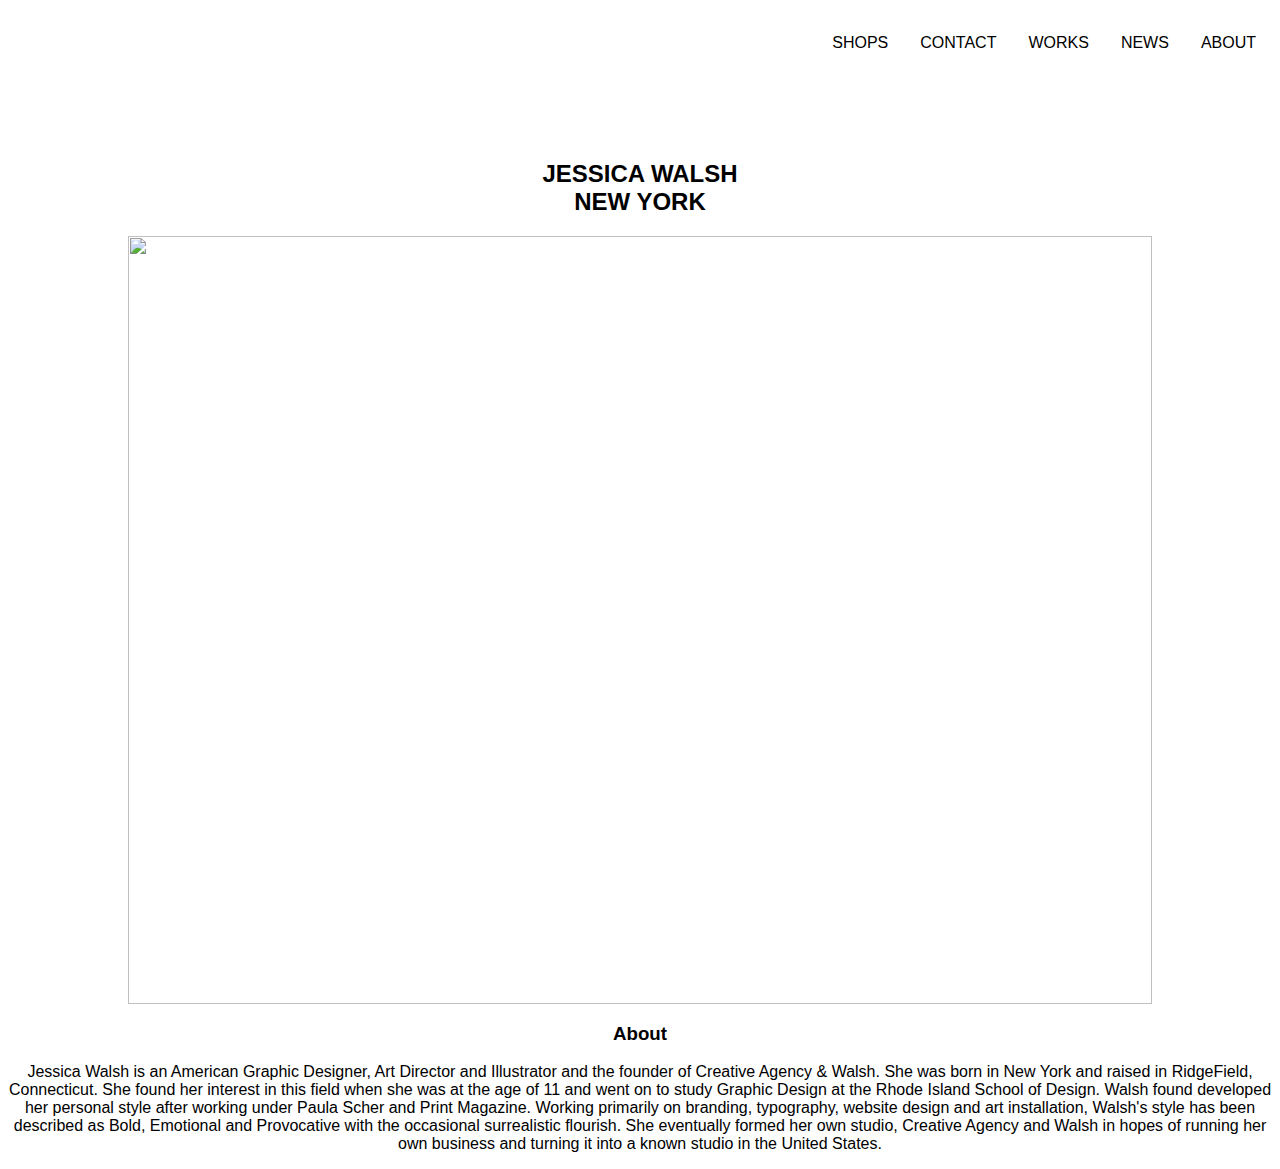
==== about.html @ d3821dee "🌸💼 Updated with Glitch" ====
<!DOCTYPE html>
<!DOCTYPE html>
<html>
  <head> 
  <script src="/script.js" defer></script>
   
  </head>
  <body>
 
   <p>
    <ul>
      <li><a href="about.html" class="active">ABOUT</a></li>
      <li><a href="news.html">NEWS</a></li>
      <li><a href="index.html">WORKS</a></li>
      <li><a href="contact.html">CONTACT</a></li>
      <li><a href="shop.html"> SHOPS</a></li>
    </ul>
    </p>

  <div class="a">
<h2>
  <br><br><br><br><br><strong>JESSICA WALSH</strong> <br> NEW YORK </h2>
  </div>
 
<img src="https://cdn.glitch.com/9c1fde94-b955-4a68-bead-1fa237dd1f5c%2Fabout%20banner%202.png?v=1606632144623" width="1024" height="768">

  <div class="a"> 
<h3>
  About
  </h3>
  </div>
  
  <div class="a">
    <p>
   Jessica Walsh is an American Graphic Designer, Art Director and
      Illustrator and the founder of Creative Agency & Walsh. She was born in
      New York and raised in RidgeField, Connecticut. She found her interest in
      this field when she was at the age of 11 and went on to study Graphic
      Design at the Rhode Island School of Design. Walsh found developed her
      personal style after working under Paula Scher and Print Magazine. Working
      primarily on branding, typography, website design and art installation,
      Walsh's style has been described as Bold, Emotional and Provocative with
      the occasional surrealistic flourish. She eventually formed her own
      studio, Creative Agency and Walsh in hopes of running her own business and
      turning it into a known studio in the United States. 
  </p>
  </div>
  
  
 
  </body>
</html>
<link rel="stylesheet" href="/style.css" />
---- style.css ----
/* CSS files add styling rules to your content */

body {
    font-family: 'Raleway', sans-serif;

    background-color: white;
}


h1 {
  font-style: normal;
  color: black;
}

* {
  box-sizing: border-box;
}

.box {
  float: left;
  width: 33.33%;
  padding: 50px;
  height: 300px
}

.clearfix::after {
  content: "";
  clear: both;
  display: table;
}


.redbox {
  background-color: red;
  padding: 50px; 
}
.greenbox {
  background-color: green; 
}
.bluebox {
  background-color: blue;
}
.yellowbox {
  background-color: yellow;
  border: 3px solid black;
}
.purplebox {font-family: monospace;
  background-color: purple;
  
}
.pinkbox {
  background-color: pink;
  border: 3px solid red;
}

.blackbox {
  background-color: black;
  border: 3px solid white;
}

.whitebox {
  background-color: white;
  border: none;
}
.threecol {
  width: 33.33%
}
.twocol {
  width: 50%
}
.onecol {
  width: 100%
}

a { 
  text-decoration: none; 
    color: blue;
}

a:hover {
  color:red;
}

.center {
  text-align: center;
}

.center2 {
      text-align: center;
    }

ul {
      list-style-type: none;
      margin: 0;
      padding: 0;
      overflow: show;
      background-color: #333;
    }

    li {
      float: right;
    }

    li a {
      display: inline-block;
      color: black;
      text-align: center;
      padding: 14px 16px;
      text-decoration: none;
      font-family: "Heebo", sans-serif;
    }

    li a:hover {
      background-color: none;
    }

    .active {
      background-color: none;
    }

img {
        display: block;
        margin-left: auto;
        margin-right: auto;
      }

* {
        box-sizing: border-box;
      }

      .row {
        display: -ms-flexbox; /* IE 10 */
        display: flex;
        -ms-flex-wrap: wrap; /* IE 10 */
        flex-wrap: wrap;
        padding: 0 4px;
      }

      /* Create two equal columns that sits next to each other */
      .column {
        -ms-flex: 50%; /* IE 10 */
        flex: 50%;
        padding: 0 4px;
      }

      .column img {
        margin-top: 8px;
        vertical-align: middle;
      }


    <style>
      img {
        display: block;
        margin-left: auto;
        margin-right: auto;
      }

/* index.html header and image grid */
* {
  box-sizing: border-box;
  
}

.column {
  float: middle;
  width: 33.33%;
  padding: 10px;
  
}

/* Clearfix (clear floats) */
.row::after {
  content: "";
  clear: both;
  display: table;
}

.header {
  text-align: center;
  padding: 32px;
}

div.a {
  text-align: center;
}

div.b {
  text-align: left;
}

div.c {
  text-align: right;
} 

div.d {
  text-align: justify;
}
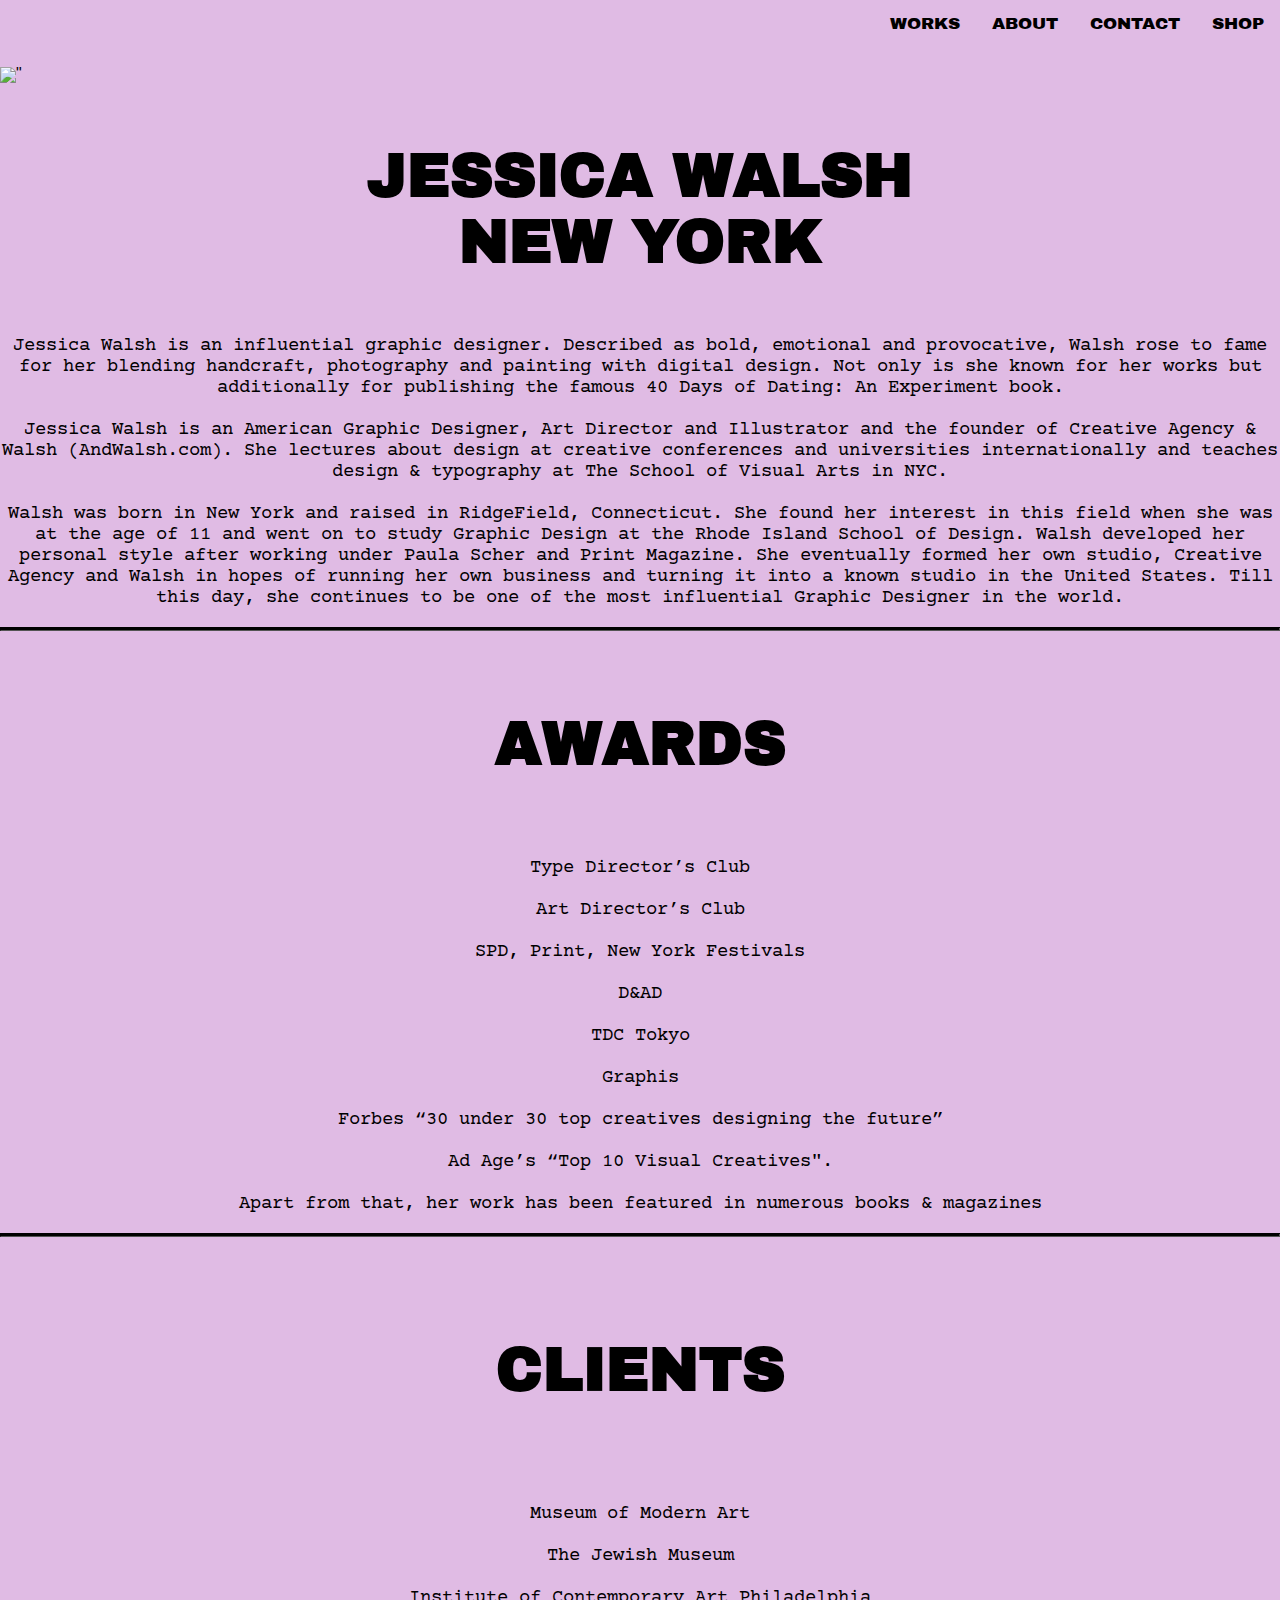
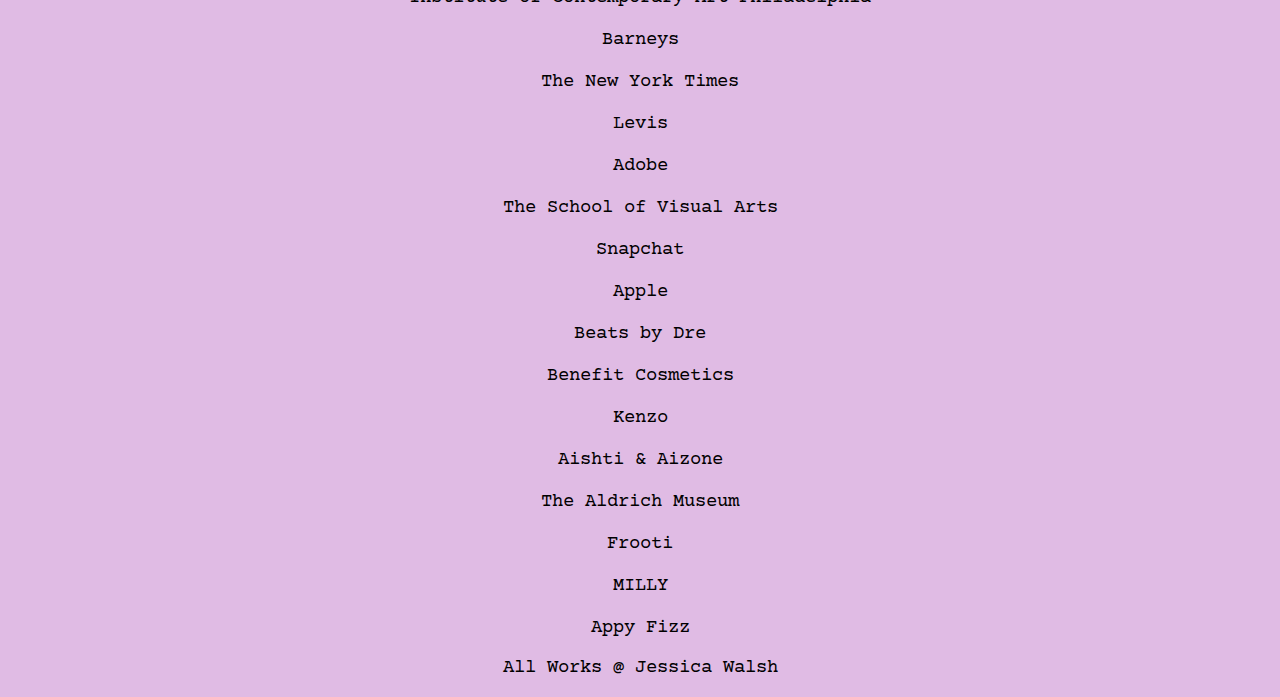
==== commit 96fbf49f: "Assignment 1" ====
--- a/about.html
+++ b/about.html
@@ -1,53 +1,76 @@
 <!DOCTYPE html>
-<!DOCTYPE html>
-<html>
-  <head> 
-  <script src="/script.js" defer></script>
-   
-  </head>
+<html lang="en">
+  <head>
+    <meta charset="utf-8">
+    <meta http-equiv="X-UA-Compatible" content="IE=edge">
+    <meta name="viewport" content="width=device-width, initial-scale=1">
+    
+    <!-- import the webpage's stylesheet -->
+    <link rel="stylesheet" href="/style.css">
+    <link rel="preconnect" href="https://fonts.gstatic.com">
+<link href="https://fonts.googleapis.com/css2?family=Archivo+Black&display=swap" rel="stylesheet">
+<link rel="preconnect" href="https://fonts.gstatic.com">
+<link rel="preconnect" href="https://fonts.gstatic.com">
+<link href="https://fonts.googleapis.com/css2?family=Courier+Prime&display=swap" rel="stylesheet">   
+<link rel="preconnect" href="https://fonts.gstatic.com">
+<link href="https://fonts.googleapis.com/css2?family=Overpass:wght@600&display=swap" rel="stylesheet">
+    <!-- import the webpage's javascript file -->
+    <script src="/script.js" defer></script>
+  </head>  
+  
   <body>
- 
+
+   <div class="topnav a">
+  <a href="shop.html">SHOP</a>
+  <a href="contact.html">CONTACT</a>
+  <a href="about.html">ABOUT</a>
+  <a href="index.html">WORKS</a>
+     </div>
+    <div>
+       <img id="jessica blue">
+   </div>
+
+  <img src="https://cdn.glitch.com/addcccdc-9988-4c3a-b42d-e4890cb1a0b9%2Fjessicawalsh-n.jpg?v=1608041246386" style="width:100%">"
+  <h3>
+    JESSICA WALSH <br> NEW YORK 
+    </h3>
+  
    <p>
-    <ul>
-      <li><a href="about.html" class="active">ABOUT</a></li>
-      <li><a href="news.html">NEWS</a></li>
-      <li><a href="index.html">WORKS</a></li>
-      <li><a href="contact.html">CONTACT</a></li>
-      <li><a href="shop.html"> SHOPS</a></li>
-    </ul>
+   Jessica Walsh is an influential graphic designer. Described as bold, emotional and provocative, Walsh rose to fame for her blending handcraft, photography and painting with digital design. Not only is she known for her works but additionally for publishing the famous 40 Days of Dating: An Experiment book. 
+   <br><br> Jessica Walsh is an American Graphic Designer, Art Director and Illustrator and the founder of Creative Agency & Walsh (AndWalsh.com). She lectures about design at creative conferences and universities internationally and teaches design & typography at The School of Visual Arts in NYC.
+   <br><br> Walsh was born in New York and raised in RidgeField, Connecticut. She found her interest in this field when she was at the age of 11 and went on to study Graphic Design at the Rhode Island School of Design. Walsh developed her personal style after working under Paula Scher and Print Magazine. She eventually formed her own studio, Creative Agency and Walsh in hopes of running her own business and turning it into a known studio in the United States. Till this day, she continues to be one of the most influential Graphic Designer in the world.
+   </p>
+        
+<hr class="solid">
+    
+  <h4>
+    AWARDS
+  </h4>
+  
+    <p>
+     Type Director’s Club <br><br> Art Director’s Club <br><br> SPD, Print, New York Festivals <br><br> D&AD <br><br> TDC Tokyo <br><br>Graphis 
+     <br><br> Forbes “30 under 30 top creatives designing the future” <br><br> Ad Age’s “Top 10 Visual Creatives". 
+     <br><br> Apart from that, her work has been featured in numerous books & magazines
     </p>
+    
+<hr class="solid">
+    
+    <h5>
+      CLIENTS
+    </h5>
+    
+    <p>
+      Museum of Modern Art  <br><br> The Jewish Museum <br><br> Institute of Contemporary Art Philadelphia <br><br> Barneys <br><br> The New York Times 
+      <br><br> Levis <br><br> Adobe <br><br> The School of Visual Arts <br><br> Snapchat <br><br> Apple <br><br> Beats by Dre <br><br> Benefit Cosmetics <br><br> Kenzo
+      <br><br> Aishti & Aizone <br><br> The Aldrich Museum <br><br> Frooti <br><br> MILLY <br><br>  Appy Fizz 
+    </p>
+    
+    <footer>
+      <p>
+    All Works @ Jessica Walsh
+      </p>
+    </footer>
 
-  <div class="a">
-<h2>
-  <br><br><br><br><br><strong>JESSICA WALSH</strong> <br> NEW YORK </h2>
-  </div>
- 
-<img src="https://cdn.glitch.com/9c1fde94-b955-4a68-bead-1fa237dd1f5c%2Fabout%20banner%202.png?v=1606632144623" width="1024" height="768">
-
-  <div class="a"> 
-<h3>
-  About
-  </h3>
-  </div>
+</body>
   
-  <div class="a">
-    <p>
-   Jessica Walsh is an American Graphic Designer, Art Director and
-      Illustrator and the founder of Creative Agency & Walsh. She was born in
-      New York and raised in RidgeField, Connecticut. She found her interest in
-      this field when she was at the age of 11 and went on to study Graphic
-      Design at the Rhode Island School of Design. Walsh found developed her
-      personal style after working under Paula Scher and Print Magazine. Working
-      primarily on branding, typography, website design and art installation,
-      Walsh's style has been described as Bold, Emotional and Provocative with
-      the occasional surrealistic flourish. She eventually formed her own
-      studio, Creative Agency and Walsh in hopes of running her own business and
-      turning it into a known studio in the United States. 
-  </p>
-  </div>
-  
-  
- 
-  </body>
-</html>
-<link rel="stylesheet" href="/style.css" />+</html>--- a/style.css
+++ b/style.css
@@ -1,15 +1,45 @@
 /* CSS files add styling rules to your content */
 
 body {
-    font-family: 'Raleway', sans-serif;
-
-    background-color: white;
-}
-
-
-h1 {
-  font-style: normal;
+  background-color: #e0bbe4;
+}
+ {
+  font-family:'Archivo Black', sans-serif;
+  margin: 2em;
+}
+
+{
+  font-family: 'Courier Prime', monospace;
+}
+
+{ 
+font-family:'Overpass', sans-serif;
+}
+
+/* navigation bar*/
+.topnav {
+  overflow: hidden;
+  background-color: none;
+  font-family:'Archivo Black', sans-serif;
+}
+
+.topnav a {
+  float: right;
   color: black;
+  text-align: center;
+  padding: 14px 16px;
+  text-decoration: none;
+  font-size: 17px;
+}
+
+.topnav a:hover {
+  background-color: none;
+  color: skyblue;
+}
+
+.topnav a.active {
+  background-color:none;
+  color: none;
 }
 
 * {
@@ -19,8 +49,9 @@
 .box {
   float: left;
   width: 33.33%;
-  padding: 50px;
-  height: 300px
+  padding: 60px;
+  height: 200px
+  
 }
 
 .clearfix::after {
@@ -55,13 +86,9 @@
 
 .blackbox {
   background-color: black;
-  border: 3px solid white;
-}
-
-.whitebox {
-  background-color: white;
-  border: none;
-}
+  border: 3px solid black;
+}
+
 .threecol {
   width: 33.33%
 }
@@ -72,128 +99,245 @@
   width: 100%
 }
 
-a { 
-  text-decoration: none; 
-    color: blue;
-}
-
-a:hover {
-  color:red;
-}
-
-.center {
-  text-align: center;
-}
-
-.center2 {
-      text-align: center;
-    }
-
-ul {
-      list-style-type: none;
-      margin: 0;
-      padding: 0;
-      overflow: show;
-      background-color: #333;
-    }
-
-    li {
-      float: right;
-    }
-
-    li a {
-      display: inline-block;
-      color: black;
-      text-align: center;
-      padding: 14px 16px;
-      text-decoration: none;
-      font-family: "Heebo", sans-serif;
-    }
-
-    li a:hover {
-      background-color: none;
-    }
-
-    .active {
-      background-color: none;
-    }
-
-img {
-        display: block;
-        margin-left: auto;
-        margin-right: auto;
-      }
-
-* {
-        box-sizing: border-box;
-      }
-
-      .row {
-        display: -ms-flexbox; /* IE 10 */
-        display: flex;
-        -ms-flex-wrap: wrap; /* IE 10 */
-        flex-wrap: wrap;
-        padding: 0 4px;
-      }
-
-      /* Create two equal columns that sits next to each other */
-      .column {
-        -ms-flex: 50%; /* IE 10 */
-        flex: 50%;
-        padding: 0 4px;
-      }
-
-      .column img {
-        margin-top: 8px;
-        vertical-align: middle;
-      }
-
-
-    <style>
-      img {
-        display: block;
-        margin-left: auto;
-        margin-right: auto;
-      }
-
-/* index.html header and image grid */
+/* slideshow image*/
+* {box-sizing: border-box}
+body {font-family: Verdana, sans-serif; margin:0}
+.mySlides {display: none}
+img {vertical-align: middle;}
+
+/* Slideshow container */
+.slideshow-container {
+  max-width: 100%;
+  height: 50%;
+  position: relative;
+  margin: auto;
+}
+
+/* Next & previous buttons */
+.prev, .next {
+  cursor: pointer;
+  position: absolute;
+  top: 50%;
+  width: auto;
+  padding: 16px;
+  margin-top: -22px;
+  color: white;
+  font-weight: bold;
+  font-size: 18px;
+  transition: 0.6s ease;
+  border-radius: 0 3px 3px 0;
+  user-select: none;
+}
+
+/* Position the "next button" to the right */
+.next {
+  right: 0;
+  border-radius: 3px 0 0 3px;
+}
+
+/* On hover, add a black background color with a little bit see-through */
+.prev:hover, .next:hover {
+  background-color: rgba(0,0,0,0.8);
+}
+
+/* Caption text */
+.text {
+  color: #f2f2f2;
+  font-size: 15px;
+  padding: 8px 12px;
+  position: absolute;
+  bottom: 8px;
+  width: 100%;
+  text-align: center;
+}
+
+/* Number text (1/3 etc) */
+.numbertext {
+  color: #f2f2f2;
+  font-size: 12px;
+  padding: 8px 12px;
+  position: absolute;
+  top: 0;
+}
+
+/* The dots/bullets/indicators */
+.dot {
+  cursor: pointer;
+  height: 10px;
+  width: 10px;
+  margin: 0 2px;
+  background-color: #bbb;
+  border-radius: 50%;
+  display: inline-block;
+  transition: background-color 0.6s ease;
+}
+
+.active, .dot:hover {
+  background-color: #717171;
+}
+
+/* Fading animation */
+.fade {
+  -webkit-animation-name: fade;
+  -webkit-animation-duration: 1.5s;
+  animation-name: fade;
+  animation-duration: 1.5s;
+}
+
+@-webkit-keyframes fade {
+  from {opacity: .4} 
+  to {opacity: 1}
+}
+
+@keyframes fade {
+  from {opacity: .4} 
+  to {opacity: 1}
+}
+
+/* On smaller screens, decrease text size */
+@media only screen and (max-width: 300px) {
+  .prev, .next,.text {font-size: 11px}
+}
+
+
+/* image grid*/
 * {
   box-sizing: border-box;
-  
-}
-
+}
+
+body {
+  margin: 0;
+  font-family: Arial;
+}
+
+.header {
+  text-align: center;
+  padding: 32px;
+}
+
+/* Create two equal columns that floats next to each other */
 .column {
-  float: middle;
-  width: 33.33%;
+  float: left;
+  width: 50%;
   padding: 10px;
-  
-}
-
-/* Clearfix (clear floats) */
-.row::after {
+}
+
+.column img {
+  margin-top: 12px;
+}
+
+/* Clear floats after the columns */
+.row:after {
   content: "";
+  display: table;
   clear: both;
-  display: table;
-}
-
-.header {
-  text-align: center;
-  padding: 32px;
-}
-
-div.a {
-  text-align: center;
-}
-
-div.b {
+}
+
+h1{
+  font-family:'Archivo Black', sans-serif;
   text-align: left;
 }
-
-div.c {
-  text-align: right;
-} 
-
-div.d {
-  text-align: justify;
-} 
-
+h2 {
+  font-family: 'Archivo Black', sans-serif;
+  text-align: center;
+}
+
+h3 {
+  font-family: 'Archivo Black', sans-serif; 
+  text-align: center;
+  font-size:60px;
+  
+}
+
+
+h4 {
+  font-family: 'Archivo Black', sans-serif;
+  text-align: center;
+  font-size:60px;
+  
+}
+
+h5 {
+  font-family: 'Archivo Black', sans-serif;
+  text-align: center;
+  font-size:60px;
+  
+}
+h6 {
+  font-family: 'Archivo Black', sans-serif;
+  text-align: center;
+  font-size:60px;
+  
+}
+
+
+h7 {
+  font-family: 'Archivo Black', sans-serif;
+  text-align: center;
+  font-size:60px;
+  
+}
+
+
+footer {
+  font-family: 'Courier Prime', monospace;
+  font-size:15px;
+  text-align:left;
+  background-color:#e0bbe4;
+  height: 40px;
+  
+ 
+}
+
+p {
+  font-family: 'Courier Prime', monospace;
+  text-align: center;
+  font-size: 19px;
+}
+
+/* Solid border */
+hr.solid {
+  border-top: 3px solid;
+  border-color: black;
+}
+
+/* shop now*/
+.container {
+  position: relative;
+  width: 50%;
+}
+
+.image {
+  display: block;
+  width: 100%;
+  height: auto;
+}
+
+.overlay {
+  position: absolute;
+  top: 0;
+  bottom: 0;
+  left: 0;
+  right: 0;
+  height: 100%;
+  width: 100%;
+  opacity: 0;
+  transition: .5s ease;
+  background-color: gray;
+}
+
+.container:hover .overlay {
+  opacity: 0.5;
+}
+
+.text {
+  color: white;
+  font-size: 20px;
+  position: absolute;
+  top: 50%;
+  left: 50%;
+  -webkit-transform: translate(-50%, -50%);
+  -ms-transform: translate(-50%, -50%);
+  transform: translate(-50%, -50%);
+  text-align: center;
+}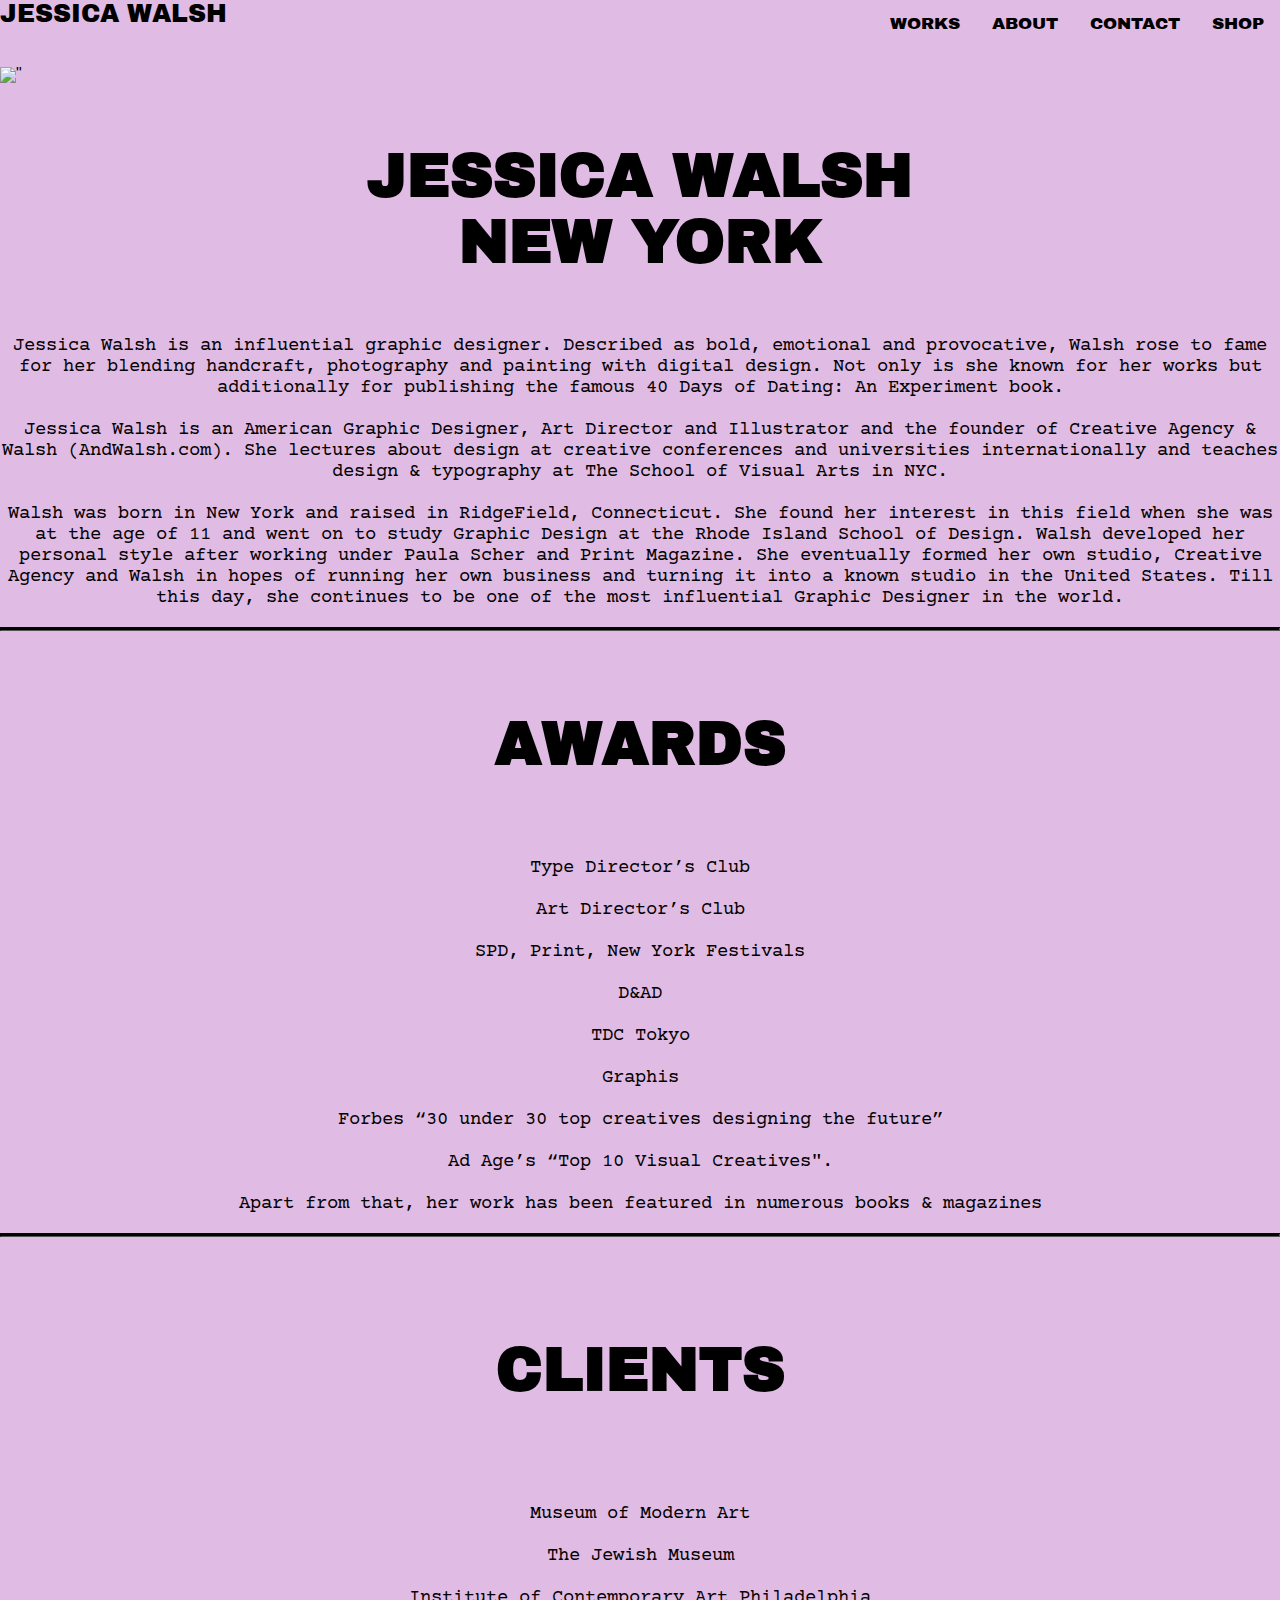
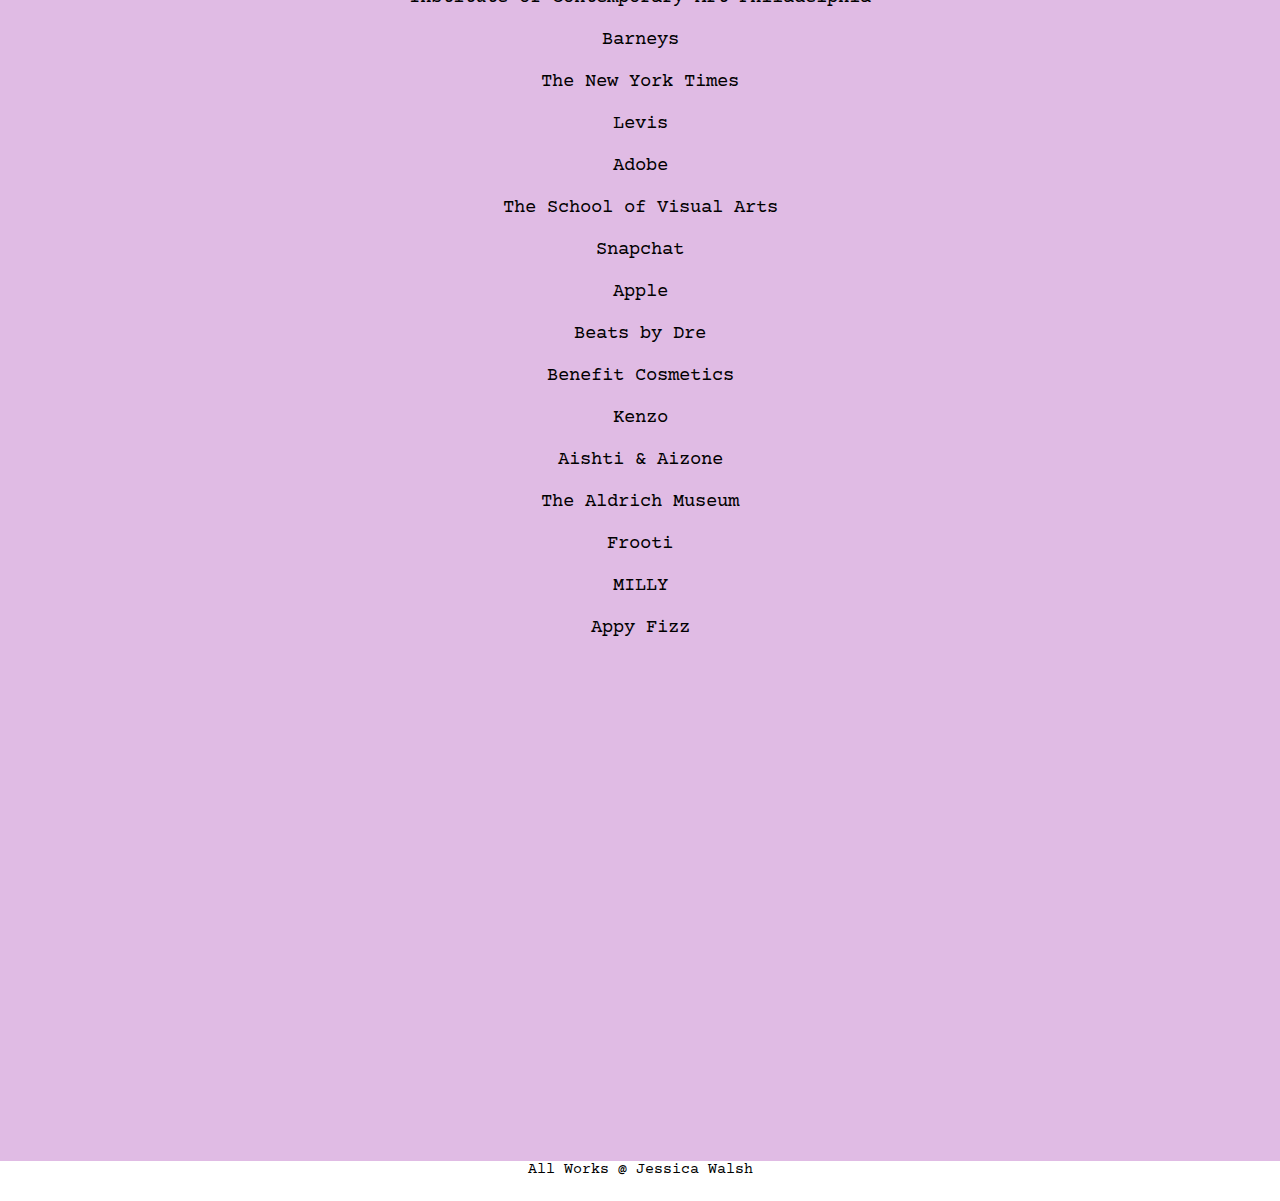
==== commit 52765958: "ICA 1 LATEST" ====
--- a/about.html
+++ b/about.html
@@ -25,6 +25,7 @@
   <a href="contact.html">CONTACT</a>
   <a href="about.html">ABOUT</a>
   <a href="index.html">WORKS</a>
+     <h8> JESSICA WALSH </h8>
      </div>
     <div>
        <img id="jessica blue">
@@ -65,12 +66,31 @@
       <br><br> Aishti & Aizone <br><br> The Aldrich Museum <br><br> Frooti <br><br> MILLY <br><br>  Appy Fizz 
     </p>
     
-    <footer>
-      <p>
-    All Works @ Jessica Walsh
-      </p>
-    </footer>
+<iframe width="100%" height="500" src="https://www.youtube.com/embed/YG_Ipmux2cM" frameborder="0" allow="accelerometer; autoplay; clipboard-write; encrypted-media; gyroscope; picture-in-picture" allowfullscreen></iframe>
 
-</body>
+
+
+   
+<footer>
+    <p2>
+      All Works @ Jessica Walsh 
+  </p2>
+    
+  
+  
+  <div class="footer-links">
+  <a class="fa fa-instagram" href="https://www.instagram.com/jessicavwalsh/?hl=en" target="_blank">
+            
+          </a>
+
+  <a class="behance" href="https://www.behance.net/andwalsh" target="_blank">
+            <i class="fa fa-behance"></i>
+          </a>
+</div>
+</footer>
+    
+   
+   
+    </body>
   
 </html>--- a/style.css
+++ b/style.css
@@ -278,16 +278,23 @@
   
 }
 
+h8 {
+  font-family: 'Archivo Black', sans-serif;
+  text-align: center;
+  font-size:25px;
+  padding-top: 20px;
+  
+}
 
 footer {
   font-family: 'Courier Prime', monospace;
   font-size:15px;
-  text-align:left;
-  background-color:#e0bbe4;
+  text-align:center;
+  background-color:white;
   height: 40px;
-  
- 
-}
+  font-size: 15px;
+}
+
 
 p {
   font-family: 'Courier Prime', monospace;
@@ -340,4 +347,10 @@
   -ms-transform: translate(-50%, -50%);
   transform: translate(-50%, -50%);
   text-align: center;
+}
+
+p1 {
+  text-align: left;
+  font-size: 17px;
+  padding-top:50px;
 }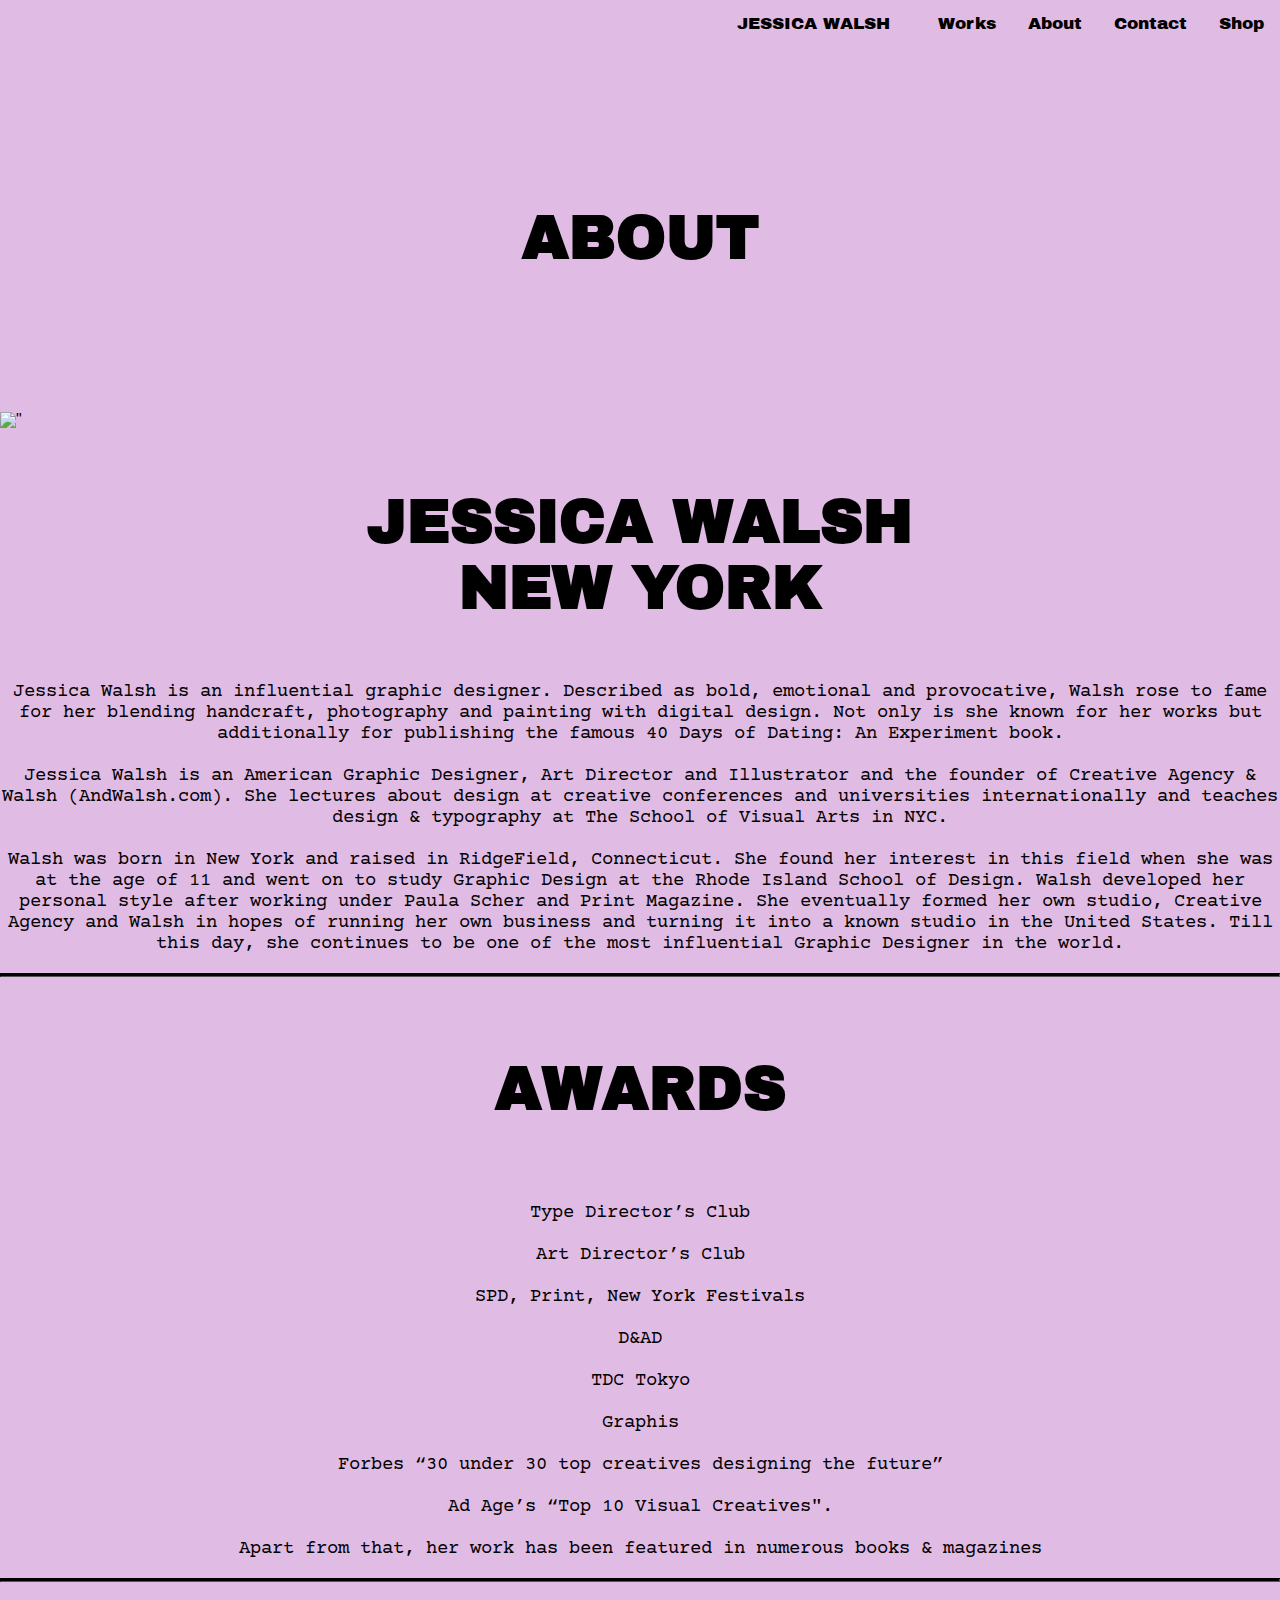
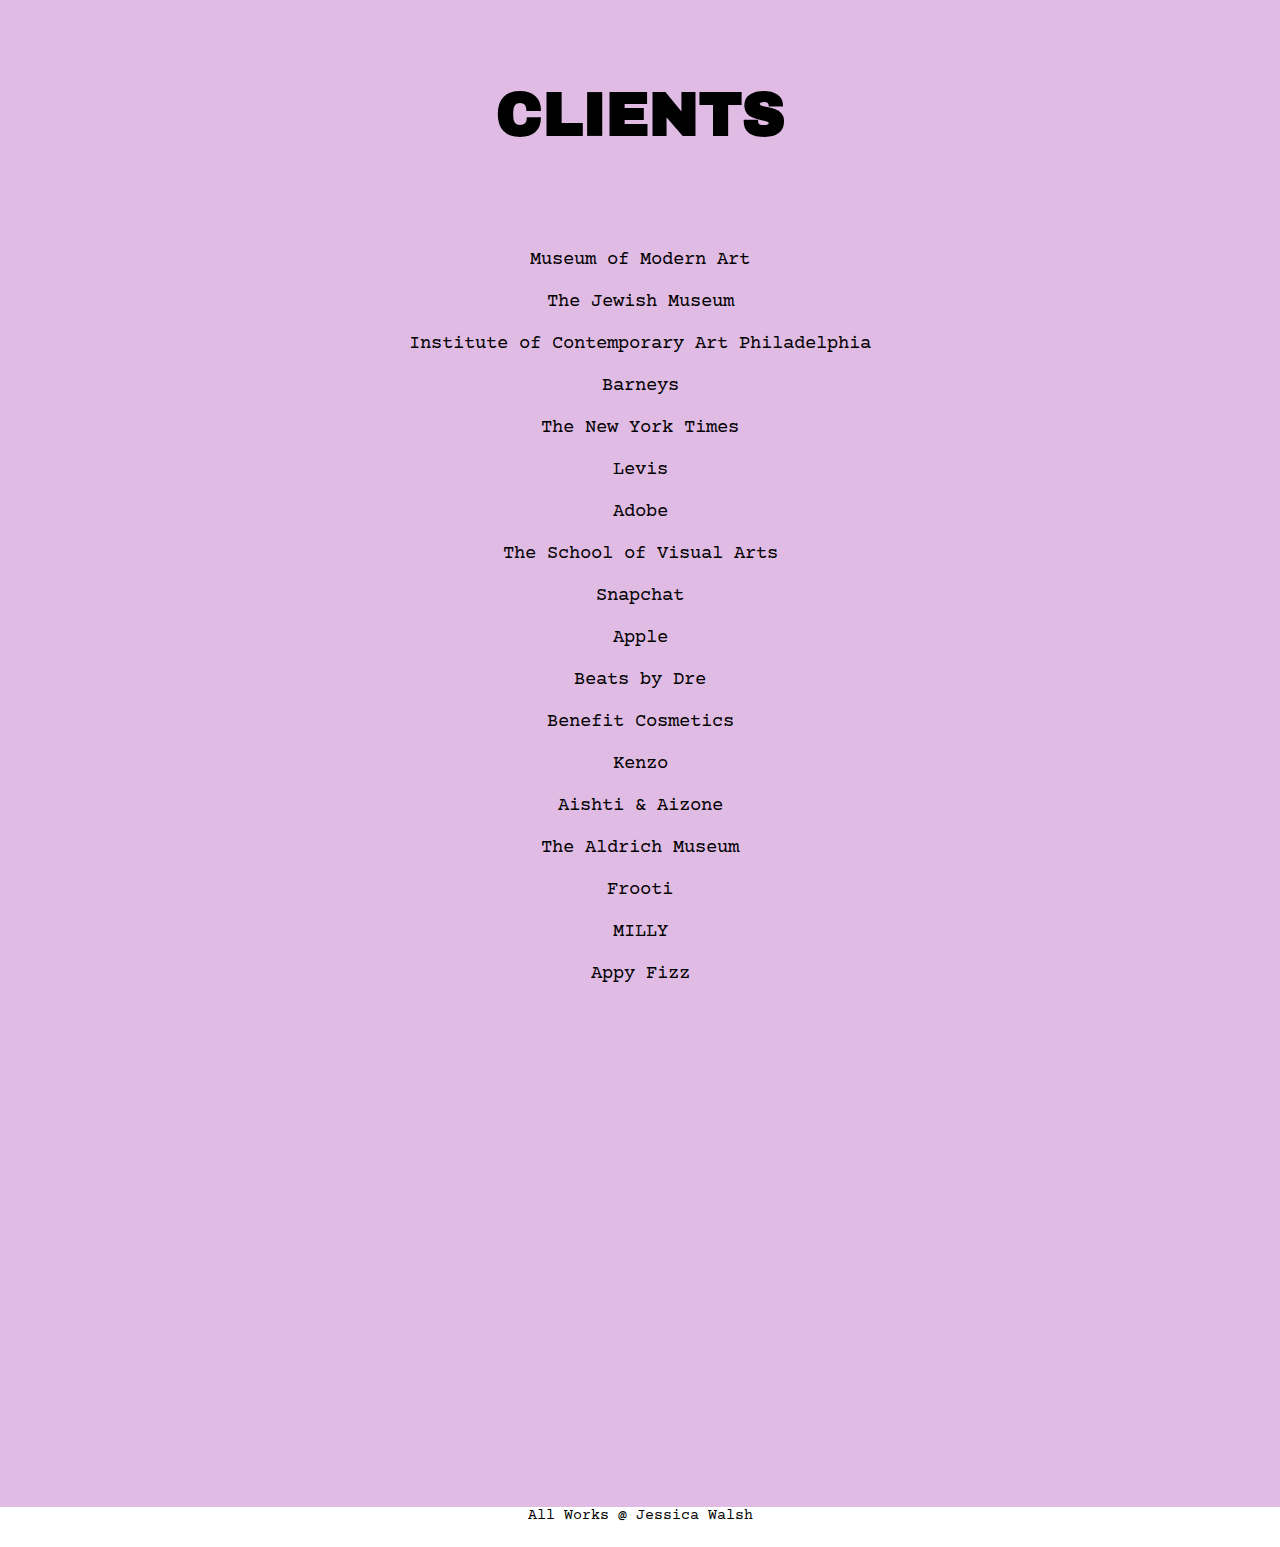
==== commit 782031ed: "jessicawalsh-final" ====
--- a/about.html
+++ b/about.html
@@ -21,16 +21,19 @@
   <body>
 
    <div class="topnav a">
-  <a href="shop.html">SHOP</a>
-  <a href="contact.html">CONTACT</a>
-  <a href="about.html">ABOUT</a>
-  <a href="index.html">WORKS</a>
-     <h8> JESSICA WALSH </h8>
+     <div class="header1"> </div>
+  <a href="shop.html">Shop</a>
+  <a href="contact.html">Contact</a>
+  <a href="about.html">About</a>
+  <a href="work.html">Works</a>
+  <a href="index.html"> <h8> JESSICA WALSH </h8> </a>
      </div>
     <div>
        <img id="jessica blue">
    </div>
-
+<h6>
+  ABOUT
+    </h6>
   <img src="https://cdn.glitch.com/addcccdc-9988-4c3a-b42d-e4890cb1a0b9%2Fjessicawalsh-n.jpg?v=1608041246386" style="width:100%">"
   <h3>
     JESSICA WALSH <br> NEW YORK 
--- a/style.css
+++ b/style.css
@@ -280,9 +280,16 @@
 
 h8 {
   font-family: 'Archivo Black', sans-serif;
-  text-align: center;
-  font-size:25px;
-  padding-top: 20px;
+  text-align:left;
+  font-size:17px;
+  padding: 14px 16px;
+  
+}
+
+h9 {
+  font-family:'Archivo Black', sans-serif;
+  text-align:center;
+  font-size:60px;
   
 }
 
